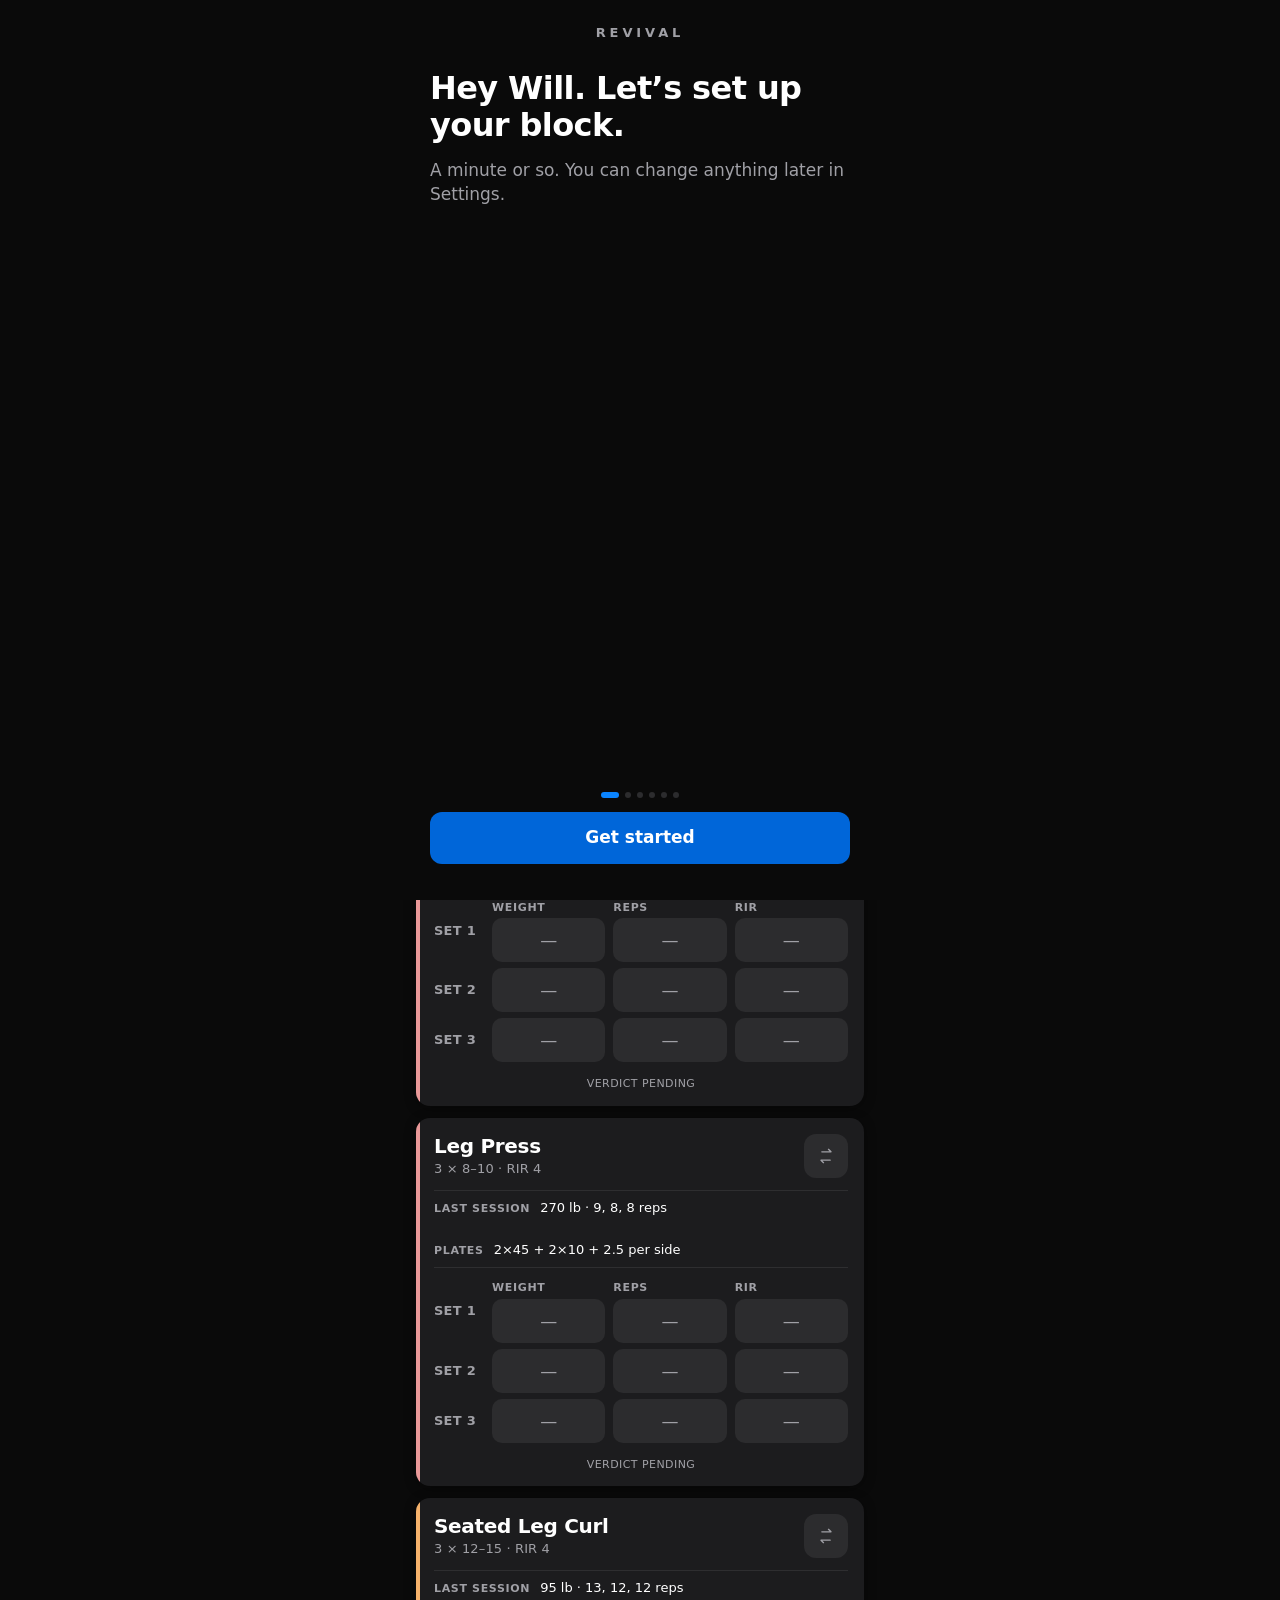
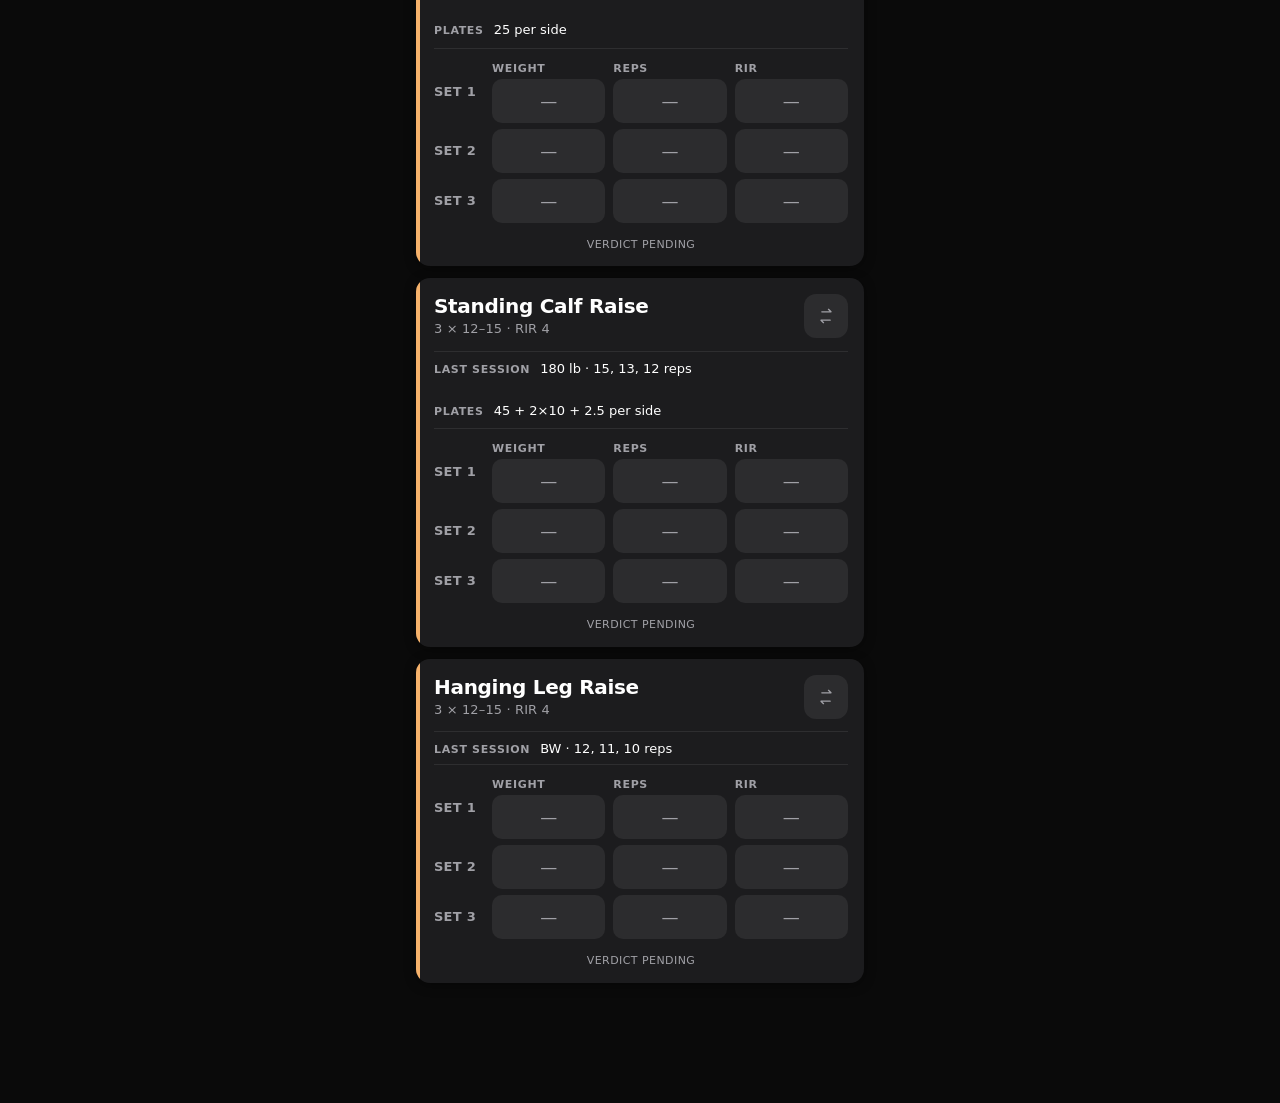
==== index.html @ c75cd4f0 "Initial deploy — Revival v1" ====
<!doctype html>
<html lang="en">
<head>
  <meta charset="utf-8">
  <meta name="viewport" content="width=device-width, initial-scale=1, viewport-fit=cover">
  <meta name="theme-color" content="#0A0A0A">
  <meta name="apple-mobile-web-app-capable" content="yes">
  <meta name="apple-mobile-web-app-status-bar-style" content="black-translucent">
  <meta name="apple-mobile-web-app-title" content="Revival">
  <title>Revival</title>
  <link rel="manifest" href="manifest.json">
  <link rel="apple-touch-icon" href="icons/icon-192.png">
  <link rel="stylesheet" href="styles.css">
  <script>
    // Dev cache-bust: when loaded with ?dev=..., re-inject style+script with that token
    (function() {
      const m = location.search.match(/[?&]dev=([^&]+)/);
      if (!m) return;
      const v = m[1];
      const link = document.querySelector('link[href="styles.css"]');
      if (link) link.href = 'styles.css?v=' + v;
      // Replace the deferred app.js load with a cache-busted one
      window.__REVIVAL_BUST__ = v;
    })();
  </script>
</head>
<body>
  <main id="app">

    <section id="view-today" class="view" data-view="today" aria-labelledby="today-title">
      <header class="view-header" id="today-header">
        <div class="today-eyebrow-row">
          <p class="eyebrow" id="today-eyebrow"></p>
          <span class="sync-indicator" id="sync-indicator" data-state="ok" role="status" aria-live="polite" aria-atomic="true">
            <span class="sync-dot" aria-hidden="true"></span>
            <span class="sync-text">Synced</span>
          </span>
        </div>
        <h1 id="today-title"></h1>
      </header>
      <section class="briefing-card" id="briefing-card" aria-labelledby="briefing-eyebrow"></section>
      <p class="progression-counter" id="progression-counter" aria-live="polite"></p>
      <div class="deload-banner" id="deload-banner" role="status" hidden>
        <span class="deload-banner-title">Week 7 · Deload</span>
        <span class="deload-banner-sub">Cut volume. No grinding. Progression locked.</span>
      </div>
      <div class="view-body" id="today-body"></div>
    </section>

    <section id="view-weight" class="view" data-view="weight" aria-labelledby="weight-title" hidden>
      <header class="view-header">
        <p class="eyebrow" id="weight-eyebrow">Today</p>
        <h1 id="weight-title">Weight</h1>
      </header>
      <div class="view-body">
        <div class="card weight-entry-card">
          <label class="weight-entry-label" for="weight-input">Today's weight</label>
          <div class="weight-entry-row">
            <input
              id="weight-input"
              class="weight-entry-input"
              type="number"
              inputmode="decimal"
              step="0.1"
              min="50"
              max="500"
              placeholder="—"
              aria-label="Today's weight in pounds">
            <span class="weight-entry-unit" aria-hidden="true">lbs</span>
            <button id="weight-save" class="weight-entry-save" type="button">Save</button>
          </div>
          <p class="weight-entry-meta" id="weight-entry-meta"></p>
        </div>

        <div class="card weight-progress-card">
          <div class="progress-grid">
            <div class="progress-cell">
              <p class="progress-label">Goal</p>
              <p class="progress-value" id="progress-goal">—</p>
              <p class="progress-sub" id="progress-goal-sub"></p>
            </div>
            <div class="progress-cell">
              <p class="progress-label">Days left</p>
              <p class="progress-value" id="progress-days">—</p>
              <p class="progress-sub" id="progress-days-sub"></p>
            </div>
            <div class="progress-cell">
              <p class="progress-label">Required</p>
              <p class="progress-value" id="progress-required">—</p>
              <p class="progress-sub">lbs / wk</p>
            </div>
            <div class="progress-cell">
              <p class="progress-label">Actual (14d)</p>
              <p class="progress-value" id="progress-actual">—</p>
              <p class="progress-sub">lbs / wk</p>
            </div>
          </div>
          <div class="status-row" id="status-row">
            <span class="status-dot" aria-hidden="true"></span>
            <span class="status-label" id="status-label">—</span>
          </div>
        </div>

        <div class="card weight-chart-card">
          <p class="chart-title">Last 30 days</p>
          <div class="chart-wrap" id="chart-wrap"></div>
          <div class="chart-legend">
            <span class="legend-item"><span class="legend-swatch legend-swatch-line"></span>Weight</span>
            <span class="legend-item"><span class="legend-swatch legend-swatch-goal"></span>Goal 170 lbs</span>
          </div>
        </div>

        <div class="card weight-streak-card">
          <p class="progress-label">Workout streak</p>
          <p class="streak-value" id="streak-value">—</p>
          <p class="progress-sub">last 7 days</p>
        </div>
      </div>
    </section>

    <section id="view-settings" class="view" data-view="settings" aria-labelledby="settings-title" hidden>
      <header class="view-header">
        <p class="eyebrow">Configuration</p>
        <h1 id="settings-title">Settings</h1>
      </header>
      <div class="view-body" id="settings-body"></div>
    </section>

  </main>

  <div id="rest-timer" class="rest-timer" role="dialog" aria-label="Rest timer" hidden>
    <button id="rest-timer-btn" class="rest-timer-btn" type="button" aria-label="Dismiss rest timer">
      <svg class="rest-ring" viewBox="0 0 100 100" aria-hidden="true" focusable="false">
        <circle class="rest-ring-track" cx="50" cy="50" r="46" fill="none" stroke-width="3"/>
        <circle class="rest-ring-fill"  cx="50" cy="50" r="46" fill="none" stroke-width="3"
                stroke-linecap="round" transform="rotate(-90 50 50)"/>
      </svg>
      <div class="rest-time">
        <span class="rest-mmss" id="rest-mmss" aria-hidden="true">0:00</span>
        <span class="rest-label" id="rest-label">Rest</span>
        <span class="rest-tap-hint">Tap to dismiss</span>
      </div>
    </button>
    <span class="sr-only" id="rest-status" role="status" aria-live="polite" aria-atomic="true"></span>
  </div>

  <div id="onboarding" class="onboarding" role="dialog" aria-labelledby="ob-title" aria-modal="true" hidden>
    <div class="ob-shell">
      <p class="ob-brand">REVIVAL</p>
      <div class="ob-step-content" id="ob-content"></div>
      <div class="ob-footer">
        <div class="ob-dots" id="ob-dots" aria-hidden="true"></div>
        <div class="ob-actions" id="ob-actions"></div>
      </div>
    </div>
  </div>

  <nav class="tabbar" role="tablist" aria-label="Primary">
    <button class="tab is-active" type="button" role="tab" aria-selected="true" aria-controls="view-today" data-target="today">
      <svg class="tab-icon" viewBox="0 0 24 24" aria-hidden="true" focusable="false">
        <path d="M4 11.5 12 5l8 6.5V19a1 1 0 0 1-1 1h-4v-6h-6v6H5a1 1 0 0 1-1-1z" fill="none" stroke="currentColor" stroke-width="1.6" stroke-linejoin="round"/>
      </svg>
      <span class="tab-label">Today</span>
    </button>
    <button class="tab" type="button" role="tab" aria-selected="false" aria-controls="view-weight" data-target="weight">
      <svg class="tab-icon" viewBox="0 0 24 24" aria-hidden="true" focusable="false">
        <path d="M4 18 9 13l3.5 3.5L20 9" fill="none" stroke="currentColor" stroke-width="1.6" stroke-linecap="round" stroke-linejoin="round"/>
        <path d="M14 9h6v6" fill="none" stroke="currentColor" stroke-width="1.6" stroke-linecap="round" stroke-linejoin="round"/>
      </svg>
      <span class="tab-label">Weight</span>
    </button>
    <button class="tab" type="button" role="tab" aria-selected="false" aria-controls="view-settings" data-target="settings">
      <svg class="tab-icon" viewBox="0 0 24 24" aria-hidden="true" focusable="false">
        <circle cx="12" cy="12" r="3" fill="none" stroke="currentColor" stroke-width="1.6"/>
        <path d="M19.4 14.6a7.7 7.7 0 0 0 0-5.2l1.7-1.3-2-3.4-2 .8a7.7 7.7 0 0 0-4.5-2.6L12 1h-4l-.6 2.9A7.7 7.7 0 0 0 2.9 6.5l-2-.8-2 3.4 1.7 1.3a7.7 7.7 0 0 0 0 5.2l-1.7 1.3 2 3.4 2-.8a7.7 7.7 0 0 0 4.5 2.6L8 23h4l.6-2.9a7.7 7.7 0 0 0 4.5-2.6l2 .8 2-3.4z" fill="none" stroke="currentColor" stroke-width="1.6" stroke-linejoin="round" transform="translate(2 0)"/>
      </svg>
      <span class="tab-label">Settings</span>
    </button>
  </nav>

  <script>
    (function() {
      const v = window.__REVIVAL_BUST__;
      const s = document.createElement('script');
      s.src = v ? ('app.js?v=' + v) : 'app.js';
      document.body.appendChild(s);
    })();
  </script>
</body>
</html>
---- styles.css ----
/* Revival — base styles. Palette + typography locked from SPEC § 6. */

:root {
  /* Color palette — SPEC § 6. Do not introduce values outside this set. */
  --bg:            #0A0A0A;
  --card:          #1C1C1E;
  --card-2:        #2C2C2E;
  --text:          #FFFFFF;
  --text-dim:      #A0A0A6;  /* 5.19:1 on card-2, 7.34:1 on bg — passes AA */
  --text-disabled: #8E8E93;  /* used only on disabled controls (WCAG 1.4.3 exempt) */
  --divider:       rgba(255, 255, 255, 0.08);

  --pink:          #EA9999;  /* compound / strength — band only */
  --orange:        #F6B26B;  /* volume / isolation — band only */
  --accent-blue:   #0A84FF;  /* outlines + accents (3:1 against fill) */
  --accent-blue-strong: #0066D9;  /* CTA bg — 5.41:1 with white text */
  --accent-blue-text:   #6FB3FF;  /* text on tinted-blue bg — 6.06:1 */
  --success:       #30D158;
  --warning:       #FF9F0A;
  --danger:        #FF453A;

  /* Type scale — SPEC § 6 */
  --fs-display: 28px;
  --fs-body:    17px;
  --fs-meta:    13px;
  --fs-micro:   11px;

  /* Spacing */
  --pad-screen: 16px;
  --gap-card:   12px;
  --radius-card: 14px;

  /* Tabbar */
  --tabbar-h: 64px;

  /* Motion */
  --motion-fast: 180ms ease-out;
  --motion-mid:  250ms ease-out;
}

* { box-sizing: border-box; }

/* Visually hidden but available to screen readers (HTML5 Boilerplate pattern). */
.sr-only {
  position: absolute;
  width: 1px;
  height: 1px;
  padding: 0;
  margin: -1px;
  overflow: hidden;
  clip: rect(0, 0, 0, 0);
  white-space: nowrap;
  border: 0;
}

html, body {
  margin: 0;
  padding: 0;
  background: var(--bg);
  color: var(--text);
  -webkit-font-smoothing: antialiased;
  -moz-osx-font-smoothing: grayscale;
  font-family:
    -apple-system, BlinkMacSystemFont, "SF Pro Text",
    "Helvetica Neue", system-ui, sans-serif;
  font-size: var(--fs-body);
  line-height: 1.4;
  font-weight: 400;
  text-rendering: optimizeLegibility;
}

body {
  min-height: 100dvh;
  display: flex;
  flex-direction: column;
}

#app {
  flex: 1;
  width: 100%;
  max-width: 480px;
  margin: 0 auto;
  padding:
    env(safe-area-inset-top, 0)
    var(--pad-screen)
    calc(var(--tabbar-h) + env(safe-area-inset-bottom, 0) + 56px)
    var(--pad-screen);
}

.view {
  display: flex;
  flex-direction: column;
  gap: 16px;
  padding-top: 24px;
}

.view[hidden] { display: none; }

.view-header { margin: 0; }

.eyebrow {
  margin: 0 0 4px 0;
  font-size: var(--fs-meta);
  color: var(--text-dim);
  letter-spacing: 0.02em;
  text-transform: uppercase;
  font-weight: 500;
}

.today-eyebrow-row {
  display: flex;
  align-items: center;
  justify-content: space-between;
  gap: 12px;
}
.today-eyebrow-row .eyebrow { margin-bottom: 0; }

.sync-indicator {
  display: inline-flex;
  align-items: center;
  gap: 6px;
  font-size: var(--fs-micro);
  color: var(--text-dim);
  letter-spacing: 0.04em;
  text-transform: uppercase;
  font-weight: 600;
  font-variant-numeric: tabular-nums;
}
.sync-indicator .sync-dot {
  width: 6px;
  height: 6px;
  border-radius: 50%;
  background: var(--success);
  flex: 0 0 auto;
}
.sync-indicator[data-state="pending"] .sync-dot { background: var(--warning); }
.sync-indicator[data-state="pending"] .sync-text { color: var(--warning); }
.sync-indicator[data-state="error"]   .sync-dot { background: var(--danger); }
.sync-indicator[data-state="error"]   .sync-text { color: var(--danger); }

h1 {
  margin: 0;
  font-family:
    -apple-system, BlinkMacSystemFont, "SF Pro Display",
    "Helvetica Neue", system-ui, sans-serif;
  font-size: var(--fs-display);
  font-weight: 700;
  letter-spacing: -0.5px;
  color: var(--text);
}

.view-body {
  display: flex;
  flex-direction: column;
  gap: var(--gap-card);
}

.placeholder-card {
  background: var(--card);
  border-radius: var(--radius-card);
  padding: 20px;
  box-shadow: 0 2px 12px rgba(0, 0, 0, 0.4);
}

.placeholder-label {
  margin: 0 0 8px 0;
  font-size: var(--fs-meta);
  color: var(--text-dim);
  text-transform: uppercase;
  letter-spacing: 0.04em;
  font-weight: 600;
}

.placeholder-text {
  margin: 0;
  font-size: var(--fs-body);
  color: var(--text);
  line-height: 1.5;
}

/* ---------------------------------------------------------------------------
   Generic card — used by Weight + future views
--------------------------------------------------------------------------- */

.card {
  background: var(--card);
  border-radius: var(--radius-card);
  padding: 16px;
  box-shadow: 0 2px 12px rgba(0, 0, 0, 0.4);
}

/* ---------------------------------------------------------------------------
   Weight view
--------------------------------------------------------------------------- */

.weight-entry-card { display: flex; flex-direction: column; gap: 10px; }

.weight-entry-label {
  font-size: var(--fs-meta);
  color: var(--text-dim);
  font-weight: 600;
  text-transform: uppercase;
  letter-spacing: 0.06em;
}

.weight-entry-row {
  display: flex;
  align-items: baseline;
  gap: 10px;
}

.weight-entry-input {
  appearance: none;
  -webkit-appearance: none;
  background: var(--card-2);
  border: 1px solid transparent;
  border-radius: 12px;
  color: var(--text);
  font: inherit;
  font-family:
    -apple-system, BlinkMacSystemFont, "SF Pro Display",
    "Helvetica Neue", system-ui, sans-serif;
  font-size: 40px;
  font-weight: 700;
  letter-spacing: -1px;
  font-variant-numeric: tabular-nums;
  text-align: center;
  padding: 12px 8px 8px;
  min-height: 64px;
  width: 100%;
  flex: 1;
  min-width: 0;
}
.weight-entry-input::placeholder { color: var(--text-dim); font-weight: 500; }
.weight-entry-input:focus { outline: none; }
.weight-entry-input:focus-visible {
  outline: 2px solid var(--accent-blue);
  outline-offset: 2px;
  border-color: var(--accent-blue);
}
.weight-entry-input::-webkit-outer-spin-button,
.weight-entry-input::-webkit-inner-spin-button { -webkit-appearance: none; margin: 0; }
.weight-entry-input[type=number] { -moz-appearance: textfield; }

.weight-entry-unit {
  font-size: 17px;
  color: var(--text-dim);
  font-weight: 500;
  flex: 0 0 auto;
}

.weight-entry-save {
  appearance: none;
  background: var(--accent-blue-strong);
  color: #fff;
  border: 0;
  border-radius: 12px;
  padding: 12px 18px;
  font: inherit;
  font-weight: 600;
  font-size: var(--fs-body);
  cursor: pointer;
  min-height: 48px;
  flex: 0 0 auto;
  transition: background var(--motion-fast), transform var(--motion-fast);
}
.weight-entry-save:hover { background: #0058BD; }
.weight-entry-save:active { transform: scale(0.97); }
.weight-entry-save:focus { outline: none; }
.weight-entry-save:focus-visible {
  outline: 2px solid var(--accent-blue);
  outline-offset: 2px;
}
.weight-entry-save[disabled] {
  background: var(--card-2);
  color: var(--text-disabled);
  cursor: not-allowed;
}

.weight-entry-meta {
  margin: 0;
  font-size: var(--fs-meta);
  color: var(--text-dim);
}

/* Progress card grid */
.weight-progress-card { display: flex; flex-direction: column; gap: 14px; }

.progress-grid {
  display: grid;
  grid-template-columns: 1fr 1fr;
  gap: 14px;
}

.progress-cell { display: flex; flex-direction: column; gap: 2px; min-width: 0; }

.progress-label {
  margin: 0;
  font-size: var(--fs-micro);
  color: var(--text-dim);
  font-weight: 600;
  letter-spacing: 0.06em;
  text-transform: uppercase;
}

.progress-value {
  margin: 0;
  font-family:
    -apple-system, BlinkMacSystemFont, "SF Pro Display",
    "Helvetica Neue", system-ui, sans-serif;
  font-size: 22px;
  font-weight: 700;
  letter-spacing: -0.4px;
  font-variant-numeric: tabular-nums;
  color: var(--text);
}

.progress-sub {
  margin: 0;
  font-size: var(--fs-micro);
  color: var(--text-dim);
  font-weight: 500;
  letter-spacing: 0.04em;
  text-transform: uppercase;
}

/* Status traffic light */
.status-row {
  display: flex;
  align-items: center;
  gap: 10px;
  padding: 10px 12px;
  border-radius: 10px;
  background: var(--card-2);
}
.status-dot {
  width: 12px;
  height: 12px;
  border-radius: 50%;
  background: var(--text-dim);
  flex: 0 0 auto;
}
.status-label {
  font-size: var(--fs-meta);
  font-weight: 700;
  letter-spacing: 0.04em;
  text-transform: uppercase;
}
.status-row[data-status="on-track"] .status-dot { background: var(--success); }
.status-row[data-status="on-track"] .status-label { color: var(--success); }
.status-row[data-status="behind"]   .status-dot { background: var(--warning); }
.status-row[data-status="behind"]   .status-label { color: var(--warning); }
.status-row[data-status="too-fast"] .status-dot { background: var(--danger); }
.status-row[data-status="too-fast"] .status-label { color: var(--danger); }

/* Chart */
.weight-chart-card { display: flex; flex-direction: column; gap: 10px; }
.chart-title {
  margin: 0;
  font-size: var(--fs-meta);
  color: var(--text-dim);
  font-weight: 600;
  text-transform: uppercase;
  letter-spacing: 0.06em;
}
.chart-wrap { width: 100%; }
.chart-wrap svg { width: 100%; height: auto; display: block; }

.chart-legend {
  display: flex;
  gap: 18px;
  font-size: var(--fs-micro);
  color: var(--text-dim);
}
.legend-item { display: inline-flex; align-items: center; gap: 6px; }
.legend-swatch { display: inline-block; width: 18px; height: 2px; border-radius: 1px; }
.legend-swatch-line { background: var(--accent-blue); }
.legend-swatch-goal {
  background: linear-gradient(
    to right,
    var(--success) 0 4px, transparent 4px 8px,
    var(--success) 8px 12px, transparent 12px 16px,
    var(--success) 16px 18px
  );
}

/* Streak card */
.weight-streak-card { display: flex; flex-direction: column; gap: 4px; }
.streak-value {
  margin: 0;
  font-family:
    -apple-system, BlinkMacSystemFont, "SF Pro Display",
    "Helvetica Neue", system-ui, sans-serif;
  font-size: 28px;
  font-weight: 700;
  letter-spacing: -0.5px;
  font-variant-numeric: tabular-nums;
  color: var(--text);
}

/* Save-pulse for the weight entry (reuse the green pulse) */
.weight-entry-card.is-saved-pulse .weight-entry-input {
  animation: set-saved-pulse 800ms ease-out 1;
}

/* ---------------------------------------------------------------------------
   Rest timer — floating bubble above the tabbar
--------------------------------------------------------------------------- */

.rest-timer {
  position: fixed;
  left: 50%;
  bottom: calc(var(--tabbar-h) + env(safe-area-inset-bottom, 0) + 16px);
  transform: translateX(-50%);
  z-index: 50;
  pointer-events: none;
}
.rest-timer[hidden] { display: none; }

.rest-timer-btn {
  appearance: none;
  background: var(--card);
  border: 1px solid var(--divider);
  border-radius: 28px;
  padding: 12px 22px 12px 12px;
  display: flex;
  align-items: center;
  gap: 14px;
  cursor: pointer;
  pointer-events: auto;
  box-shadow: 0 12px 36px rgba(0, 0, 0, 0.6);
  color: var(--text);
  transition: background var(--motion-fast), transform var(--motion-fast), border-color var(--motion-fast);
  white-space: nowrap;
  min-width: 240px;
}
.rest-timer-btn:hover { background: #232325; }
.rest-timer-btn:active { transform: scale(0.97); }
.rest-timer-btn:focus { outline: none; }
.rest-timer-btn:focus-visible {
  outline: 2px solid var(--accent-blue);
  outline-offset: 2px;
}

.rest-ring {
  width: 64px;
  height: 64px;
  flex: 0 0 64px;
  display: block;
}
.rest-ring-track {
  stroke: rgba(255, 255, 255, 0.10);
  stroke-width: 6;
}
.rest-ring-fill {
  stroke: var(--accent-blue);
  stroke-width: 6;
  transition: stroke-dashoffset 980ms linear, stroke 250ms ease-out;
  stroke-dasharray: 289.03;
  stroke-dashoffset: 289.03;
}

.rest-time {
  display: flex;
  flex-direction: column;
  align-items: flex-start;
  gap: 1px;
  text-align: left;
}
.rest-mmss {
  font-family:
    -apple-system, BlinkMacSystemFont, "SF Pro Display",
    "Helvetica Neue", system-ui, sans-serif;
  font-size: 24px;
  font-weight: 700;
  letter-spacing: -0.4px;
  font-variant-numeric: tabular-nums;
  color: var(--text);
  line-height: 1;
}
.rest-label {
  font-size: var(--fs-meta);
  color: var(--text-dim);
  font-weight: 500;
  letter-spacing: 0.01em;
}
.rest-tap-hint {
  font-size: var(--fs-micro);
  color: var(--text-dim);
  font-weight: 400;
  letter-spacing: 0.04em;
  text-transform: uppercase;
  white-space: nowrap;
}

.rest-timer.is-done .rest-ring-fill { stroke: var(--success); }
.rest-timer.is-done .rest-mmss { color: var(--success); }
.rest-timer.is-done .rest-label::after { content: " · done"; color: var(--success); }

/* ---------------------------------------------------------------------------
   Onboarding overlay — first-run only, blocks Today until done
--------------------------------------------------------------------------- */

.onboarding {
  position: fixed;
  inset: 0;
  background: var(--bg);
  z-index: 100;
  display: flex;
  flex-direction: column;
  padding:
    env(safe-area-inset-top, 0)
    20px
    env(safe-area-inset-bottom, 0)
    20px;
  overflow-y: auto;
}
.onboarding[hidden] { display: none; }
/* Tabbar is hidden while onboarding overlay is visible. */
body:has(.onboarding:not([hidden])) .tabbar { display: none; }

.ob-shell {
  flex: 1;
  width: 100%;
  max-width: 420px;
  margin: 0 auto;
  display: flex;
  flex-direction: column;
  padding: 24px 0;
  gap: 24px;
}

.ob-brand {
  margin: 0;
  font-size: var(--fs-meta);
  letter-spacing: 0.3em;
  color: var(--text-dim);
  font-weight: 700;
  text-align: center;
}

.ob-step-content {
  flex: 1;
  display: flex;
  flex-direction: column;
  gap: 18px;
  min-height: 0;
}

.ob-headline {
  margin: 0;
  font-family:
    -apple-system, BlinkMacSystemFont, "SF Pro Display",
    "Helvetica Neue", system-ui, sans-serif;
  font-size: 32px;
  font-weight: 700;
  letter-spacing: -0.6px;
  line-height: 1.15;
  color: var(--text);
}
.ob-sub {
  margin: 0;
  font-size: var(--fs-body);
  color: var(--text-dim);
  font-weight: 500;
  line-height: 1.45;
}

.ob-fields {
  display: flex;
  flex-direction: column;
  gap: 14px;
  margin-top: 4px;
}

.ob-field { display: flex; flex-direction: column; gap: 6px; }

.ob-field-label {
  font-size: var(--fs-micro);
  color: var(--text-dim);
  font-weight: 600;
  letter-spacing: 0.06em;
  text-transform: uppercase;
}

.ob-input {
  appearance: none;
  -webkit-appearance: none;
  background: var(--card);
  border: 1px solid transparent;
  border-radius: 12px;
  color: var(--text);
  font: inherit;
  font-size: var(--fs-body);
  font-weight: 600;
  font-variant-numeric: tabular-nums;
  padding: 14px 16px;
  height: 52px;
  width: 100%;
}
.ob-input:focus { outline: none; }
.ob-input:focus-visible {
  outline: 2px solid var(--accent-blue);
  outline-offset: 2px;
  border-color: var(--accent-blue);
}
.ob-input::placeholder { color: var(--text-dim); font-weight: 500; }
.ob-input::-webkit-outer-spin-button,
.ob-input::-webkit-inner-spin-button { -webkit-appearance: none; margin: 0; }
.ob-input[type=number] { -moz-appearance: textfield; }

.ob-input-row { display: flex; gap: 10px; }
.ob-input-row .ob-field { flex: 1; min-width: 0; }

.ob-choice-list {
  display: flex;
  flex-direction: column;
  gap: 10px;
}

.ob-choice {
  appearance: none;
  background: var(--card);
  border: 1px solid transparent;
  border-radius: 14px;
  padding: 16px;
  text-align: left;
  font: inherit;
  color: var(--text);
  cursor: pointer;
  display: flex;
  flex-direction: column;
  gap: 4px;
  width: 100%;
  transition: border-color var(--motion-fast), background var(--motion-fast);
}
.ob-choice-title {
  font-size: var(--fs-body);
  font-weight: 600;
  letter-spacing: -0.1px;
}
.ob-choice-sub {
  font-size: var(--fs-meta);
  color: var(--text-dim);
  font-weight: 500;
}
.ob-choice[aria-pressed="true"] {
  border-color: var(--accent-blue);
  background: rgba(10, 132, 255, 0.10);
}
.ob-choice:focus { outline: none; }
.ob-choice:focus-visible {
  outline: 2px solid var(--accent-blue);
  outline-offset: 2px;
}

.ob-toggle-row {
  display: flex;
  align-items: center;
  justify-content: space-between;
  background: var(--card);
  border-radius: 14px;
  padding: 14px 16px;
  gap: 12px;
}
.ob-toggle-text { display: flex; flex-direction: column; gap: 2px; min-width: 0; }
.ob-toggle-title { font-size: var(--fs-body); font-weight: 600; }
.ob-toggle-sub { font-size: var(--fs-meta); color: var(--text-dim); font-weight: 500; }

.ob-footer {
  display: flex;
  flex-direction: column;
  gap: 14px;
  padding-bottom: 12px;
}

.ob-dots {
  display: flex;
  gap: 6px;
  justify-content: center;
}
.ob-dot {
  width: 6px;
  height: 6px;
  border-radius: 50%;
  background: var(--card-2);
}
.ob-dot[data-active="true"] { background: var(--accent-blue); width: 18px; border-radius: 3px; }

.ob-actions {
  display: flex;
  gap: 10px;
}
.ob-actions .ob-btn { flex: 1; }

.ob-btn {
  appearance: none;
  border: 0;
  border-radius: 12px;
  padding: 14px 18px;
  font: inherit;
  font-weight: 600;
  font-size: var(--fs-body);
  cursor: pointer;
  min-height: 52px;
  transition: background var(--motion-fast), transform var(--motion-fast);
}
.ob-btn-primary { background: var(--accent-blue-strong); color: #fff; }
.ob-btn-primary:hover { background: #0058BD; }
.ob-btn-primary:active { transform: scale(0.98); }
.ob-btn-secondary {
  background: transparent;
  color: var(--text-dim);
  border: 1px solid var(--divider);
}
.ob-btn-secondary:hover { color: var(--text); border-color: rgba(255,255,255,0.18); }
.ob-btn:focus { outline: none; }
.ob-btn:focus-visible {
  outline: 2px solid var(--accent-blue);
  outline-offset: 2px;
}
.ob-btn[disabled] {
  opacity: 0.4;
  cursor: not-allowed;
}

/* ---------------------------------------------------------------------------
   Settings view
--------------------------------------------------------------------------- */

.settings-section { display: flex; flex-direction: column; gap: 0; padding: 4px 0; }

.settings-section-title {
  margin: 0 0 8px 0;
  padding: 0 4px;
  font-size: var(--fs-micro);
  color: var(--text-dim);
  font-weight: 600;
  letter-spacing: 0.08em;
  text-transform: uppercase;
}

.settings-card {
  background: var(--card);
  border-radius: var(--radius-card);
  box-shadow: 0 2px 12px rgba(0, 0, 0, 0.4);
  overflow: hidden;
}

.settings-row {
  display: flex;
  align-items: center;
  justify-content: space-between;
  gap: 12px;
  padding: 14px 16px;
  min-height: 56px;
  border-bottom: 1px solid var(--divider);
}
.settings-row:last-child { border-bottom: 0; }

.settings-row-label {
  flex: 0 0 auto;
  font-size: var(--fs-body);
  color: var(--text);
  font-weight: 500;
  display: flex;
  flex-direction: column;
  gap: 2px;
}
.settings-row-label .settings-row-sub {
  font-size: var(--fs-micro);
  color: var(--text-dim);
  font-weight: 400;
  letter-spacing: 0.02em;
}

.settings-row-control {
  flex: 0 0 auto;
  display: flex;
  align-items: center;
  gap: 6px;
  min-width: 0;
}

.settings-input,
.settings-select {
  appearance: none;
  -webkit-appearance: none;
  background: var(--card-2);
  border: 1px solid transparent;
  border-radius: 10px;
  color: var(--text);
  font: inherit;
  font-size: var(--fs-body);
  font-variant-numeric: tabular-nums;
  font-weight: 600;
  text-align: right;
  padding: 8px 10px;
  height: 40px;
  width: 96px;
  min-width: 0;
  flex: 0 0 auto;
}
.settings-input[type="date"] { width: 156px; text-align: center; }
.settings-input[type="url"]  { width: 100%; text-align: left; }

.settings-select {
  text-align: left;
  padding-right: 30px;
  width: auto;
  min-width: 96px;
  background-image: url("data:image/svg+xml;utf8,<svg xmlns='http://www.w3.org/2000/svg' width='12' height='12' viewBox='0 0 24 24'><path fill='none' stroke='%238E8E93' stroke-width='2' stroke-linecap='round' stroke-linejoin='round' d='M6 9l6 6 6-6'/></svg>");
  background-repeat: no-repeat;
  background-position: right 10px center;
}
.settings-input:focus,
.settings-select:focus { outline: none; }
.settings-input:focus-visible,
.settings-select:focus-visible {
  outline: 2px solid var(--accent-blue);
  outline-offset: 2px;
  border-color: var(--accent-blue);
}
.settings-input::-webkit-outer-spin-button,
.settings-input::-webkit-inner-spin-button { -webkit-appearance: none; margin: 0; }
.settings-input[type=number] { -moz-appearance: textfield; }

.settings-input--wide { min-width: 100%; text-align: left; padding: 10px 12px; }

.settings-unit {
  font-size: var(--fs-meta);
  color: var(--text-dim);
  font-weight: 500;
  letter-spacing: 0.02em;
}

/* Read-only status pill */
.settings-status {
  display: inline-flex;
  align-items: center;
  gap: 6px;
  padding: 6px 10px;
  border-radius: 999px;
  background: var(--card-2);
  font-size: var(--fs-meta);
  color: var(--text-dim);
  font-weight: 500;
  white-space: nowrap;
}
.settings-status[data-state="ok"]   { color: var(--success); }
.settings-status[data-state="warn"] { color: var(--warning); }
.settings-status .status-dot {
  width: 8px;
  height: 8px;
  border-radius: 50%;
  background: currentColor;
  opacity: 0.85;
}

/* Toggle (button, not div — accessible) */
.toggle-button {
  appearance: none;
  border: 0;
  margin: 0;
  padding: 2px;
  width: 52px;
  height: 32px;
  border-radius: 999px;
  background: var(--card-2);
  position: relative;
  cursor: pointer;
  transition: background var(--motion-fast);
  flex: 0 0 auto;
}
.toggle-button::after {
  content: "";
  position: absolute;
  top: 2px;
  left: 2px;
  width: 28px;
  height: 28px;
  border-radius: 50%;
  background: #fff;
  transition: transform var(--motion-fast);
  box-shadow: 0 1px 3px rgba(0, 0, 0, 0.4);
}
.toggle-button[aria-pressed="true"] { background: var(--success); }
.toggle-button[aria-pressed="true"]::after { transform: translateX(20px); }
.toggle-button:focus { outline: none; }
.toggle-button:focus-visible {
  outline: 2px solid var(--accent-blue);
  outline-offset: 2px;
}

/* Apps Script URL — full-width row, monospace input */
.settings-row--stack {
  flex-direction: column;
  align-items: stretch;
  gap: 8px;
}
.settings-row--stack .settings-row-control { width: 100%; }
.settings-input--mono {
  font-family: ui-monospace, SFMono-Regular, "SF Mono", Menlo, monospace;
  font-size: var(--fs-meta);
  text-align: left;
  padding: 10px 12px;
  width: 100%;
  min-width: 0;
}

/* Save flash on a settings row */
@keyframes settings-saved-flash {
  0%   { background: var(--card); }
  20%  { background: rgba(48, 209, 88, 0.10); }
  100% { background: var(--card); }
}
.settings-row.is-saved-flash { animation: settings-saved-flash 700ms ease-out 1; }

/* Stub message card for unimplemented split data on Today */
.split-stub {
  background: var(--card);
  border-radius: var(--radius-card);
  padding: 18px;
  text-align: center;
  color: var(--text-dim);
  font-size: var(--fs-meta);
  border: 1px dashed var(--divider);
}
.split-stub strong { color: var(--text); display: block; margin-bottom: 6px; font-weight: 600; }

/* ---------------------------------------------------------------------------
   Exercise card — color band on left, name/target row, recap, per-set ROWS
--------------------------------------------------------------------------- */

.exercise {
  position: relative;
  background: var(--card);
  border-radius: var(--radius-card);
  box-shadow: 0 2px 12px rgba(0, 0, 0, 0.4);
  overflow: hidden;
  display: flex;
}

.exercise-band {
  flex: 0 0 4px;
  align-self: stretch;
  background: var(--text-dim);  /* fallback */
}
.exercise[data-bucket="pink"] .exercise-band   { background: var(--pink); }
.exercise[data-bucket="orange"] .exercise-band { background: var(--orange); }

.exercise-body {
  flex: 1;
  padding: 16px 16px 14px 14px;
  display: flex;
  flex-direction: column;
  gap: 12px;
  min-width: 0;
}

.exercise-header {
  display: flex;
  align-items: flex-start;
  justify-content: space-between;
  gap: 12px;
  margin: 0;
}

.exercise-info { min-width: 0; }

.exercise-name {
  margin: 0 0 2px 0;
  font-family:
    -apple-system, BlinkMacSystemFont, "SF Pro Display",
    "Helvetica Neue", system-ui, sans-serif;
  font-size: 20px;
  font-weight: 700;
  letter-spacing: -0.3px;
  color: var(--text);
  line-height: 1.2;
  word-wrap: break-word;
}

.exercise-target {
  margin: 0;
  font-size: var(--fs-meta);
  color: var(--text-dim);
  font-weight: 500;
  letter-spacing: 0.01em;
  font-variant-numeric: tabular-nums;
}

.exercise-swap {
  appearance: none;
  background: var(--card-2);
  border: 0;
  margin: 0;
  padding: 0;
  width: 44px;
  height: 44px;
  border-radius: 12px;
  color: var(--text-dim);
  cursor: pointer;
  display: inline-flex;
  align-items: center;
  justify-content: center;
  flex: 0 0 44px;
  transition: color var(--motion-fast), background var(--motion-fast);
}
.exercise-swap:hover { color: var(--text); }
.exercise-swap:focus { outline: none; }
.exercise-swap:focus-visible {
  outline: 2px solid var(--accent-blue);
  outline-offset: 2px;
}
.exercise-swap svg { width: 20px; height: 20px; display: block; }

.exercise-recap {
  display: flex;
  align-items: baseline;
  gap: 10px;
  padding: 8px 0 6px;
  border-top: 1px solid var(--divider);
}
.exercise-recap + .exercise-plates,
.exercise-recap + .set-list { /* keep divider only on the last meta row before sets */ }
.exercise-plates {
  display: flex;
  align-items: baseline;
  gap: 10px;
  padding: 6px 0 8px;
  border-bottom: 1px solid var(--divider);
}
.exercise-recap:not(:has(+ .exercise-plates)) {
  border-bottom: 1px solid var(--divider);
}
.plates-label {
  font-size: var(--fs-micro);
  text-transform: uppercase;
  letter-spacing: 0.06em;
  color: var(--text-dim);
  font-weight: 600;
  flex: 0 0 auto;
}
.plates-value {
  font-size: var(--fs-meta);
  color: var(--text);
  font-variant-numeric: tabular-nums;
  font-weight: 500;
  min-width: 0;
}
.plates-value .plates-spare {
  color: var(--text-dim);
  font-weight: 400;
}

.recap-label {
  font-size: var(--fs-micro);
  text-transform: uppercase;
  letter-spacing: 0.06em;
  color: var(--text-dim);
  font-weight: 600;
  flex: 0 0 auto;
}

.recap-value {
  font-size: var(--fs-meta);
  color: var(--text);
  font-variant-numeric: tabular-nums;
  font-weight: 500;
}

.recap-empty { color: var(--text-dim); font-weight: 400; }

/* Per-set ROWS — one row per set, full-width inputs */
.set-list {
  display: flex;
  flex-direction: column;
  gap: 6px;
}

.set-row {
  display: flex;
  align-items: center;
  gap: 10px;
}

.set-label {
  flex: 0 0 48px;
  font-size: var(--fs-meta);
  color: var(--text-dim);
  font-weight: 600;
  letter-spacing: 0.02em;
  text-transform: uppercase;
}

.set-inputs {
  flex: 1;
  display: grid;
  grid-template-columns: 1fr 1fr 1fr;
  gap: 8px;
  min-width: 0;
}

.set-field {
  display: flex;
  flex-direction: column;
  gap: 3px;
  min-width: 0;
}

.set-field-label {
  font-size: var(--fs-micro);
  color: var(--text-dim);
  text-transform: uppercase;
  letter-spacing: 0.06em;
  font-weight: 600;
}

.set-input {
  appearance: none;
  -webkit-appearance: none;
  background: var(--card-2);
  border: 1px solid transparent;
  border-radius: 10px;
  color: var(--text);
  font: inherit;
  font-size: var(--fs-body);
  font-variant-numeric: tabular-nums;
  font-weight: 600;
  text-align: center;
  padding: 10px 6px;
  height: 44px;       /* WCAG / HIG tap target */
  min-width: 0;
  width: 100%;
}
.set-input::placeholder { color: var(--text-dim); font-weight: 400; }
.set-input:focus { outline: none; }
.set-input:focus-visible {
  outline: 2px solid var(--accent-blue);
  outline-offset: 2px;
  border-color: var(--accent-blue);
}
/* hide spinners — they fight the tap target */
.set-input::-webkit-outer-spin-button,
.set-input::-webkit-inner-spin-button { -webkit-appearance: none; margin: 0; }
.set-input[type=number] { -moz-appearance: textfield; }

/* Save-on-blur confirmation pulse + persistent saved state for a set row. */
@keyframes set-saved-pulse {
  0%   { box-shadow: 0 0 0 0 rgba(48, 209, 88, 0);   }
  15%  { box-shadow: 0 0 0 2px rgba(48, 209, 88, 0.9); }
  100% { box-shadow: 0 0 0 0 rgba(48, 209, 88, 0);   }
}
.set-row.is-saved-pulse .set-input {
  animation: set-saved-pulse 800ms ease-out 1;
}
.set-row.is-saved .set-label {
  color: var(--success);
}
.set-row.is-saved .set-input {
  background: rgba(48, 209, 88, 0.06);
}

/* Verdict slot — quiet status label until populated; colored chip when fired. */
.verdict-slot {
  margin-top: 2px;
  padding: 0;
  background: transparent;
  color: var(--text-dim);
  font-size: var(--fs-micro);
  font-weight: 500;
  text-align: center;
  letter-spacing: 0.04em;
  text-transform: uppercase;
}
.verdict-slot[data-verdict="green"],
.verdict-slot[data-verdict="blue"],
.verdict-slot[data-verdict="amber"] {
  margin-top: 4px;
  padding: 10px 12px;
  border-radius: 10px;
  font-size: var(--fs-meta);
  font-weight: 600;
  text-transform: none;
  letter-spacing: 0.01em;
}
.verdict-slot[data-verdict="green"] {
  background: rgba(48, 209, 88, 0.16);
  color: var(--success);
}
.verdict-slot[data-verdict="blue"] {
  background: rgba(10, 132, 255, 0.20);
  color: var(--accent-blue-text);
}
.verdict-slot[data-verdict="amber"] {
  background: rgba(255, 159, 10, 0.18);
  color: var(--warning);
}

/* Daily briefing card — Coach voice, top of Today (above counter, above cards) */
.briefing-card {
  margin: 4px 0 0 0;
  background: var(--card);
  border-radius: var(--radius-card);
  padding: 16px 18px;
  display: flex;
  flex-direction: column;
  gap: 10px;
  box-shadow: 0 2px 12px rgba(0, 0, 0, 0.4);
}
.briefing-card[hidden] { display: none; }

.briefing-eyebrow {
  margin: 0;
  font-size: var(--fs-micro);
  color: var(--text-dim);
  font-weight: 600;
  letter-spacing: 0.08em;
  text-transform: uppercase;
}

.briefing-line {
  margin: 0;
  font-size: var(--fs-body);
  color: var(--text);
  line-height: 1.45;
  font-variant-numeric: tabular-nums;
}
.briefing-line + .briefing-line {
  border-top: 1px solid var(--divider);
  padding-top: 10px;
}
.briefing-greeting {
  font-size: 18px;
  font-weight: 600;
  letter-spacing: -0.2px;
}
.briefing-line .b-emph {
  color: var(--text);
  font-weight: 600;
}
.briefing-line .b-dim {
  color: var(--text-dim);
}

/* Workout-level progression counter (shows "X of Y hitting top") */
.progression-counter {
  margin: 6px 0 0 0;
  font-size: var(--fs-meta);
  color: var(--text-dim);
  font-weight: 500;
  font-variant-numeric: tabular-nums;
  letter-spacing: 0.01em;
}
.progression-counter strong {
  color: var(--success);
  font-weight: 700;
}
.progression-counter[data-zero="true"] strong { color: var(--text-dim); }

/* Deload banner — first-class state stub (full state lands in step 9) */
.deload-banner {
  margin: 4px 0 8px 0;
  padding: 12px 14px;
  border-radius: var(--radius-card);
  background: rgba(255, 159, 10, 0.14);
  border: 1px solid rgba(255, 159, 10, 0.35);
  display: flex;
  flex-direction: column;
  gap: 2px;
}
.deload-banner[hidden] { display: none; }
.deload-banner-title {
  color: var(--warning);
  font-size: var(--fs-body);
  font-weight: 700;
  letter-spacing: -0.2px;
}
.deload-banner-sub {
  color: var(--text);
  font-size: var(--fs-meta);
  font-weight: 500;
}

/* Tab bar — bottom nav, three tabs */
.tabbar {
  position: fixed;
  left: 0;
  right: 0;
  bottom: 0;
  display: grid;
  grid-template-columns: repeat(3, 1fr);
  gap: 0;
  height: calc(var(--tabbar-h) + env(safe-area-inset-bottom, 0));
  padding-bottom: env(safe-area-inset-bottom, 0);
  background: rgba(28, 28, 30, 0.92);
  backdrop-filter: saturate(160%) blur(16px);
  -webkit-backdrop-filter: saturate(160%) blur(16px);
  border-top: 1px solid var(--divider);
  z-index: 10;
}

.tab {
  appearance: none;
  background: transparent;
  border: 0;
  margin: 0;
  padding: 6px 4px 4px;
  display: flex;
  flex-direction: column;
  align-items: center;
  justify-content: center;
  gap: 3px;
  min-height: 44px;     /* WCAG / HIG tap target */
  color: var(--text-dim);
  font: inherit;
  font-size: var(--fs-micro);
  font-weight: 500;
  letter-spacing: 0.02em;
  cursor: pointer;
  transition: color var(--motion-fast);
}

.tab.is-active { color: var(--text); }

.tab:focus { outline: none; }

.tab:focus-visible {
  outline: 2px solid var(--accent-blue);
  outline-offset: 2px;
  border-radius: 8px;
}

.tab-icon {
  width: 24px;
  height: 24px;
  display: block;
  color: currentColor;
}

.tab-label { display: block; }

@media (prefers-reduced-motion: reduce) {
  *, *::before, *::after {
    transition-duration: 0ms !important;
    animation-duration: 0ms !important;
    animation-iteration-count: 1 !important;
  }
}
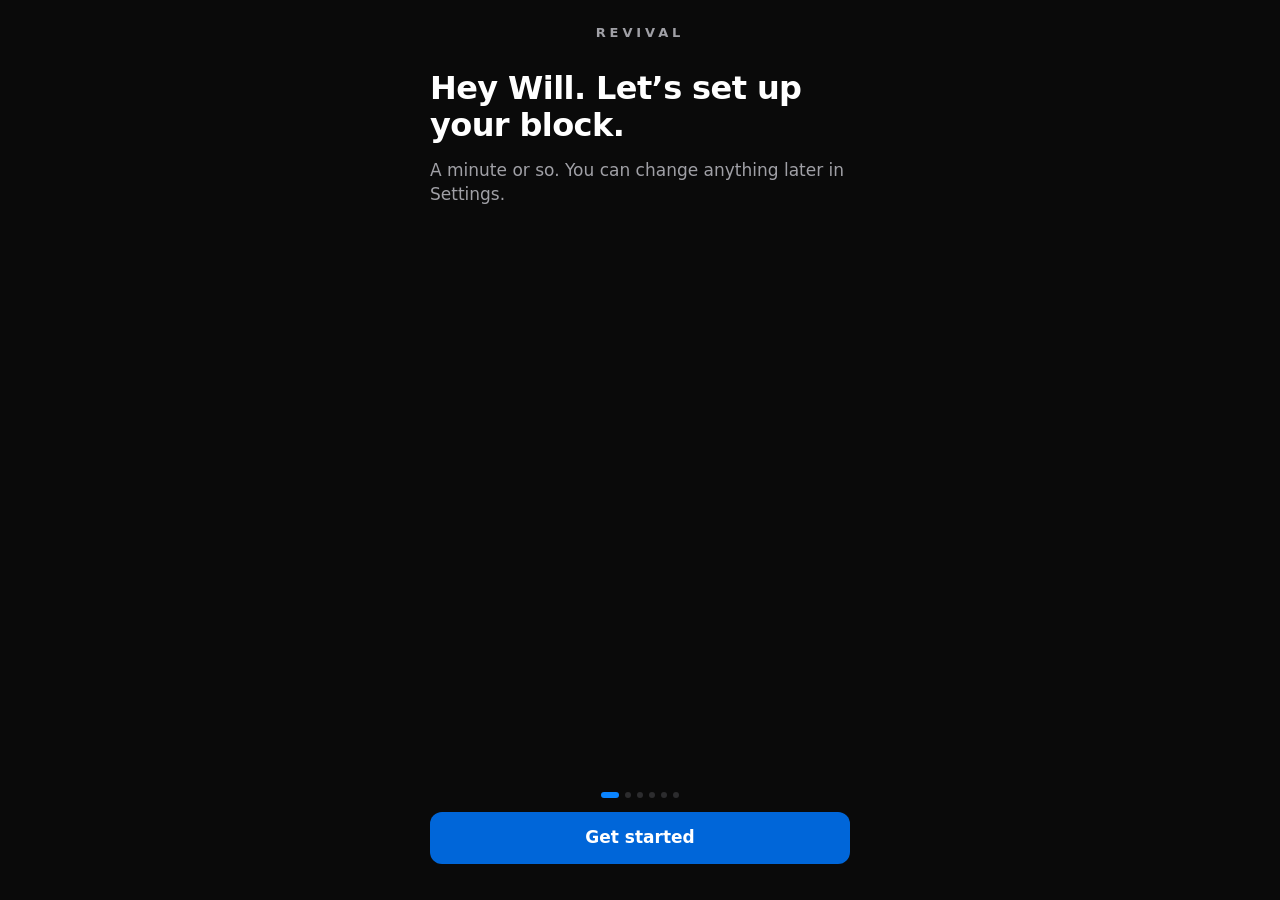
==== commit a9719746: "feat: save-confirm toast, workout-day picker, weight history Three structural gaps Will surfaced aft" ====
--- a/index.html
+++ b/index.html
@@ -37,6 +37,20 @@
           </span>
         </div>
         <h1 id="today-title"></h1>
+        <label class="workout-picker" for="workout-picker-select">
+          <span class="workout-picker-label">Show</span>
+          <select id="workout-picker-select" class="workout-picker-select" aria-label="Choose which workout to view today">
+            <option value="auto">Today's scheduled workout</option>
+            <option value="upper-a">Upper A</option>
+            <option value="lower-a">Lower A</option>
+            <option value="upper-b">Upper B</option>
+            <option value="lower-b">Lower B</option>
+            <option value="rest">Rest day</option>
+          </select>
+          <svg class="workout-picker-chevron" viewBox="0 0 16 16" aria-hidden="true" focusable="false">
+            <path d="M4 6l4 4 4-4" fill="none" stroke="currentColor" stroke-width="1.5" stroke-linecap="round" stroke-linejoin="round"/>
+          </svg>
+        </label>
       </header>
       <section class="briefing-card" id="briefing-card" aria-labelledby="briefing-eyebrow"></section>
       <p class="progression-counter" id="progression-counter" aria-live="polite"></p>
@@ -72,6 +86,13 @@
           <p class="weight-entry-meta" id="weight-entry-meta"></p>
         </div>
 
+        <div class="card weight-history-card">
+          <p class="chart-title">Recent entries</p>
+          <div class="weight-history-list" id="weight-history-list">
+            <p class="weight-history-empty">No weight entries yet. Type today's weight above.</p>
+          </div>
+        </div>
+
         <div class="card weight-progress-card">
           <div class="progress-grid">
             <div class="progress-cell">
@@ -127,6 +148,8 @@
     </section>
 
   </main>
+
+  <div id="toast" class="toast" role="status" aria-live="polite" aria-atomic="true" hidden></div>
 
   <div id="rest-timer" class="rest-timer" role="dialog" aria-label="Rest timer" hidden>
     <button id="rest-timer-btn" class="rest-timer-btn" type="button" aria-label="Dismiss rest timer">
--- a/styles.css
+++ b/styles.css
@@ -722,6 +722,138 @@
 .ob-btn[disabled] {
   opacity: 0.4;
   cursor: not-allowed;
+}
+
+/* ---------------------------------------------------------------------------
+   Swap sheet — bottom-sheet exercise picker (pattern-filtered)
+--------------------------------------------------------------------------- */
+
+.swap-backdrop {
+  position: fixed;
+  inset: 0;
+  background: rgba(0, 0, 0, 0.55);
+  backdrop-filter: saturate(140%) blur(6px);
+  -webkit-backdrop-filter: saturate(140%) blur(6px);
+  z-index: 200;
+  opacity: 0;
+  transition: opacity var(--motion-mid);
+}
+.swap-backdrop.is-open { opacity: 1; }
+
+.swap-sheet {
+  position: fixed;
+  left: 0;
+  right: 0;
+  bottom: 0;
+  z-index: 201;
+  background: var(--card);
+  border-top-left-radius: 18px;
+  border-top-right-radius: 18px;
+  padding:
+    20px
+    20px
+    calc(20px + env(safe-area-inset-bottom, 0))
+    20px;
+  display: flex;
+  flex-direction: column;
+  gap: 12px;
+  max-height: 80vh;
+  overflow-y: auto;
+  transform: translateY(100%);
+  transition: transform var(--motion-mid);
+  box-shadow: 0 -10px 30px rgba(0, 0, 0, 0.6);
+}
+.swap-sheet.is-open { transform: translateY(0); }
+
+.swap-title {
+  margin: 0;
+  font-family:
+    -apple-system, BlinkMacSystemFont, "SF Pro Display",
+    "Helvetica Neue", system-ui, sans-serif;
+  font-size: 22px;
+  font-weight: 700;
+  letter-spacing: -0.3px;
+  color: var(--text);
+}
+.swap-sub {
+  margin: 0 0 4px 0;
+  font-size: var(--fs-meta);
+  color: var(--text-dim);
+  font-weight: 500;
+}
+
+.swap-list {
+  display: flex;
+  flex-direction: column;
+  gap: 8px;
+}
+.swap-empty {
+  margin: 0;
+  padding: 12px 0;
+  color: var(--text-dim);
+  font-size: var(--fs-meta);
+  text-align: center;
+}
+
+.swap-row {
+  appearance: none;
+  background: var(--card-2);
+  border: 1px solid transparent;
+  border-radius: 12px;
+  padding: 0 16px;
+  height: 56px;
+  width: 100%;
+  text-align: left;
+  font: inherit;
+  font-size: var(--fs-body);
+  font-weight: 600;
+  color: var(--text);
+  cursor: pointer;
+  transition:
+    background var(--motion-fast),
+    border-color var(--motion-fast),
+    color var(--motion-fast);
+}
+.swap-row:hover {
+  background: var(--accent-blue-strong);
+  border-color: var(--accent-blue);
+}
+.swap-row:active { transform: scale(0.99); }
+.swap-row:focus { outline: none; }
+.swap-row:focus-visible {
+  outline: 2px solid var(--accent-blue);
+  outline-offset: 2px;
+}
+
+.swap-cancel {
+  appearance: none;
+  background: transparent;
+  border: 1px solid var(--divider);
+  border-radius: 12px;
+  padding: 14px;
+  height: 52px;
+  width: 100%;
+  font: inherit;
+  font-size: var(--fs-body);
+  font-weight: 600;
+  color: var(--text-dim);
+  cursor: pointer;
+  margin-top: 4px;
+  transition: color var(--motion-fast), border-color var(--motion-fast);
+}
+.swap-cancel:hover {
+  color: var(--text);
+  border-color: rgba(255, 255, 255, 0.18);
+}
+.swap-cancel:focus { outline: none; }
+.swap-cancel:focus-visible {
+  outline: 2px solid var(--accent-blue);
+  outline-offset: 2px;
+}
+
+@media (prefers-reduced-motion: reduce) {
+  .swap-backdrop,
+  .swap-sheet { transition: none; }
 }
 
 /* ---------------------------------------------------------------------------
@@ -1348,3 +1480,116 @@
     animation-iteration-count: 1 !important;
   }
 }
+
+/* ------------------------------------------------------------------
+   Workout picker chip — overrides day-of-week routing for today only.
+   ------------------------------------------------------------------ */
+.workout-picker {
+  display: inline-flex;
+  align-items: center;
+  gap: 8px;
+  margin-top: 8px;
+  padding: 8px 12px;
+  background: var(--card);
+  border: 1px solid var(--card-2);
+  border-radius: 999px;
+  position: relative;
+  min-height: 44px;
+}
+.workout-picker-label {
+  font-size: 12px;
+  letter-spacing: 0.04em;
+  text-transform: uppercase;
+  color: #9A9A9A;
+}
+.workout-picker-select {
+  appearance: none;
+  -webkit-appearance: none;
+  background: transparent;
+  color: #EAEAEA;
+  border: 0;
+  font: 600 15px/1 inherit;
+  padding: 0 4px;
+  cursor: pointer;
+}
+.workout-picker-select:focus-visible {
+  outline: 2px solid var(--accent-blue);
+  outline-offset: 4px;
+  border-radius: 4px;
+}
+.workout-picker-chevron {
+  width: 14px;
+  height: 14px;
+  color: #9A9A9A;
+  pointer-events: none;
+}
+.workout-picker[data-override="1"] {
+  border-color: var(--accent-blue);
+}
+.workout-picker[data-override="1"] .workout-picker-label {
+  color: var(--accent-blue-text);
+}
+
+/* ------------------------------------------------------------------
+   Weight history list — last N entries logged from this device.
+   ------------------------------------------------------------------ */
+.weight-history-card .chart-title { margin-bottom: 8px; }
+.weight-history-list { display: flex; flex-direction: column; }
+.weight-history-row {
+  display: flex;
+  align-items: baseline;
+  justify-content: space-between;
+  padding: 10px 0;
+  border-bottom: 1px solid var(--card-2);
+  gap: 12px;
+}
+.weight-history-row:last-child { border-bottom: 0; }
+.weight-history-date {
+  color: #9A9A9A;
+  font-size: 14px;
+  font-variant-numeric: tabular-nums;
+}
+.weight-history-weight {
+  color: #EAEAEA;
+  font-size: 18px;
+  font-weight: 600;
+  font-variant-numeric: tabular-nums;
+}
+.weight-history-empty {
+  color: #9A9A9A;
+  font-size: 14px;
+  margin: 4px 0;
+}
+
+/* ------------------------------------------------------------------
+   Toast — bottom-anchored confirmation banner.
+   ------------------------------------------------------------------ */
+.toast {
+  position: fixed;
+  left: 50%;
+  bottom: calc(80px + env(safe-area-inset-bottom));
+  transform: translateX(-50%) translateY(20px);
+  background: #1F3A2A;
+  color: #B9F0CC;
+  border: 1px solid #2C5A40;
+  border-radius: 10px;
+  padding: 12px 18px;
+  font-size: 15px;
+  font-weight: 600;
+  box-shadow: 0 10px 32px rgba(0,0,0,0.45);
+  opacity: 0;
+  pointer-events: none;
+  transition: opacity 0.22s ease, transform 0.22s ease;
+  z-index: 9999;
+  max-width: calc(100vw - 32px);
+  text-align: center;
+}
+.toast.is-visible {
+  opacity: 1;
+  transform: translateX(-50%) translateY(0);
+}
+.toast[data-tone="error"] {
+  background: #3A1A1A;
+  color: #FFB4B4;
+  border-color: #5A2C2C;
+}
